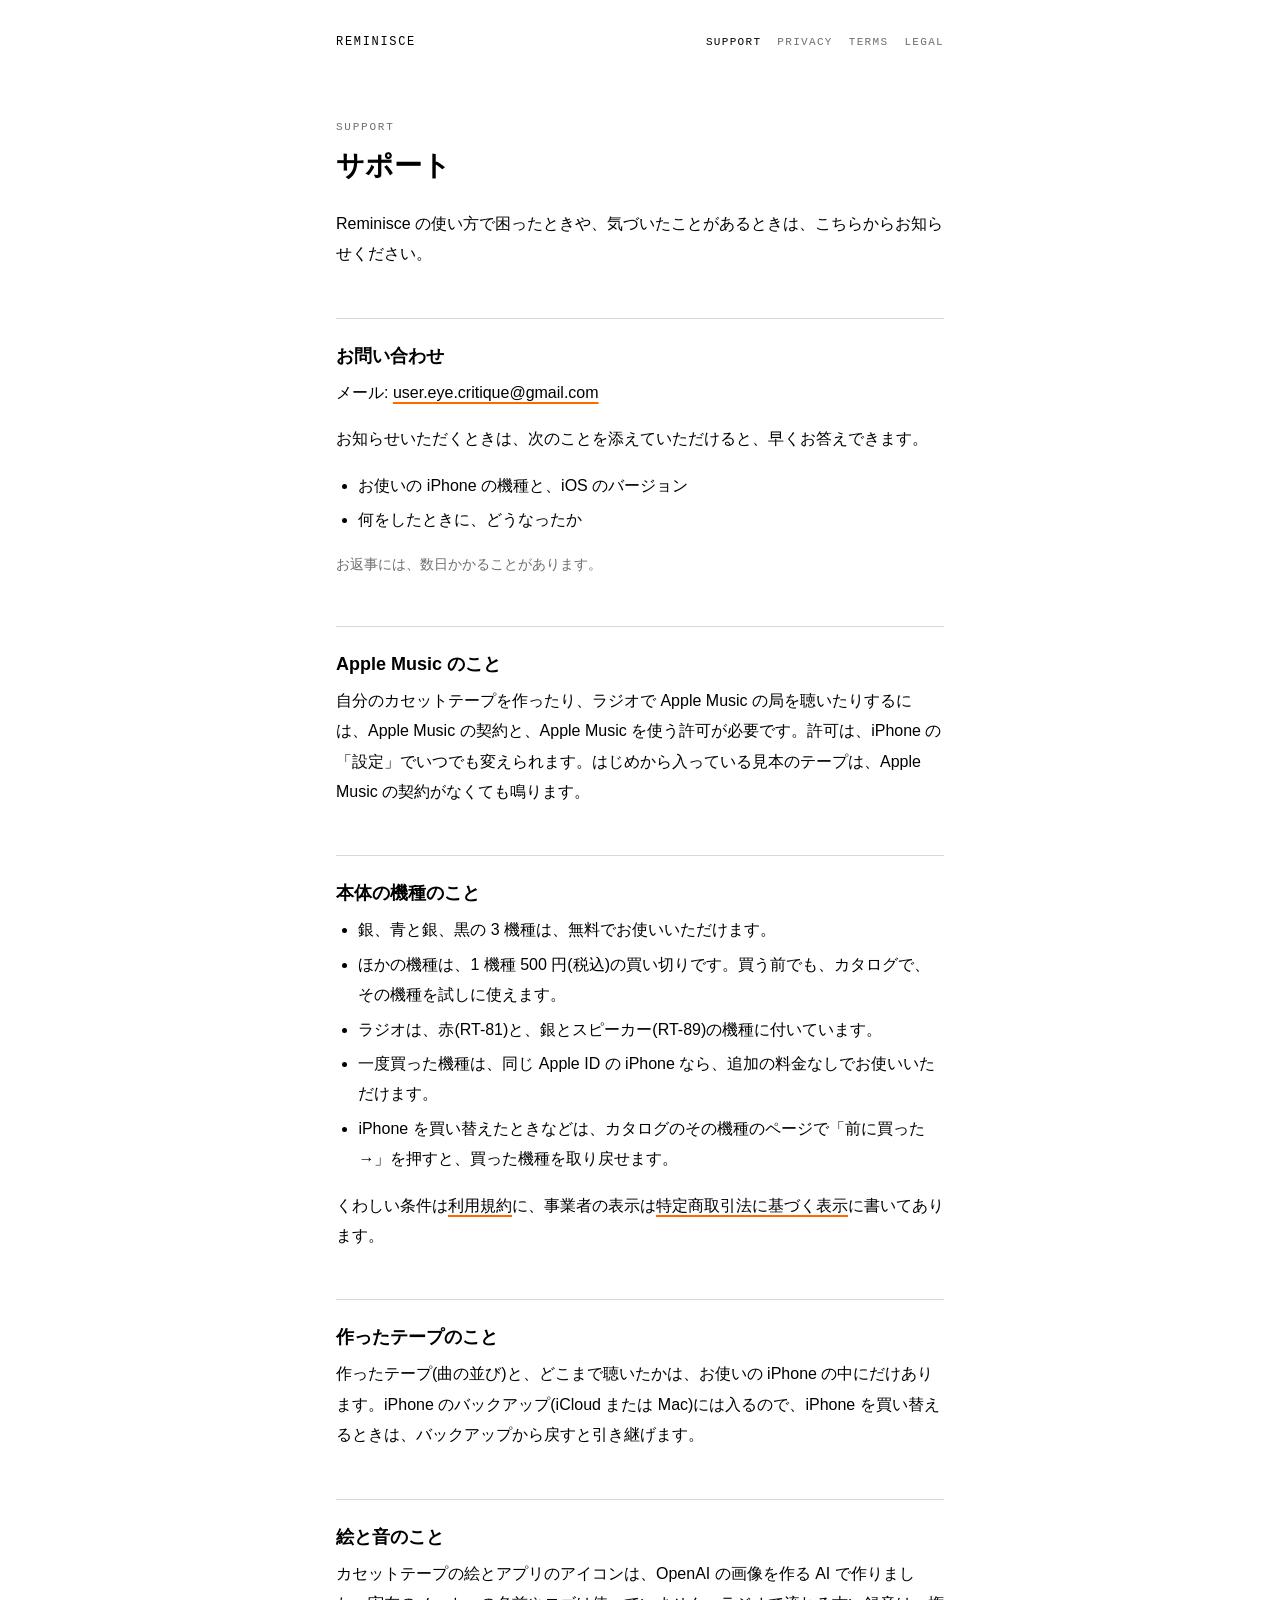
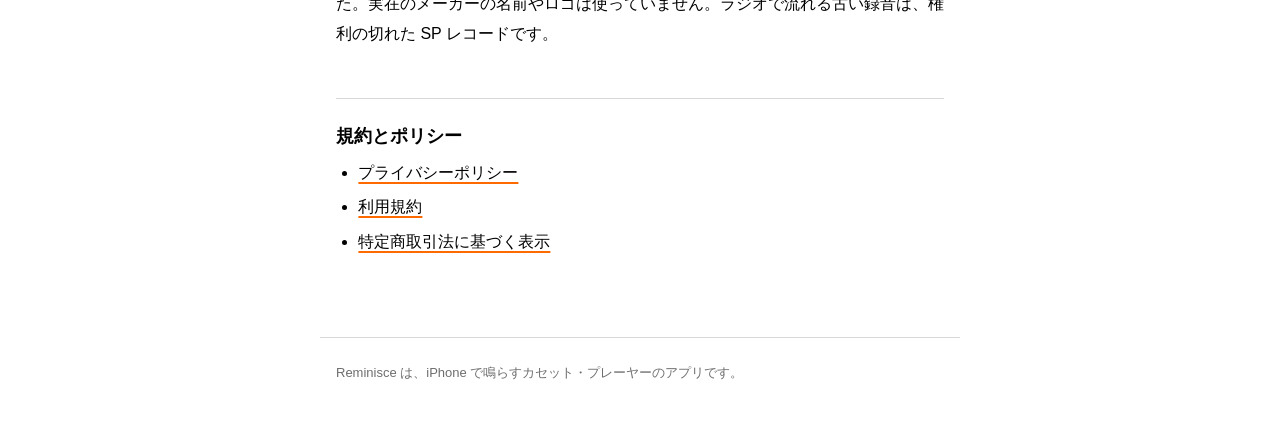
==== index.html @ 6a3b788d "Reminisce のサポートのページ(サポート・プライバシーポリシー・利用規約・特定商取引法に基づく表示) Co-Authored-By: Claude Opus 5.5 <noreply@anth" ====
<!doctype html>
<html lang="ja">
<head>
<meta charset="utf-8">
<meta name="viewport" content="width=device-width, initial-scale=1">
<meta name="color-scheme" content="light dark">
<meta name="description" content="Reminisce のサポートのページです。">
<title>サポート | Reminisce</title>
<link rel="stylesheet" href="style.css">
</head>
<body>
<header class="site">
<a class="brand" href="index.html">Reminisce</a>
<nav class="site" aria-label="ページ"><a href="index.html" aria-current="page">SUPPORT</a><a href="privacy.html">PRIVACY</a><a href="terms.html">TERMS</a><a href="tokushoho.html">LEGAL</a></nav>
</header>
<main>
<p class="label">SUPPORT</p>
<h1>サポート</h1>
<p class="lead">Reminisce の使い方で困ったときや、気づいたことがあるときは、こちらからお知らせください。</p>

<h2>お問い合わせ</h2>
<p>メール: <a href="mailto:user.eye.critique@gmail.com">user.eye.critique@gmail.com</a></p>
<p>お知らせいただくときは、次のことを添えていただけると、早くお答えできます。</p>
<ul>
<li>お使いの iPhone の機種と、iOS のバージョン</li>
<li>何をしたときに、どうなったか</li>
</ul>
<p class="note">お返事には、数日かかることがあります。</p>

<h2>Apple Music のこと</h2>
<p>自分のカセットテープを作ったり、ラジオで Apple Music の局を聴いたりするには、Apple Music の契約と、Apple Music を使う許可が必要です。許可は、iPhone の「設定」でいつでも変えられます。はじめから入っている見本のテープは、Apple Music の契約がなくても鳴ります。</p>

<h2>本体の機種のこと</h2>
<ul>
<li>銀、青と銀、黒の 3 機種は、無料でお使いいただけます。</li>
<li>ほかの機種は、1 機種 500 円(税込)の買い切りです。買う前でも、カタログで、その機種を試しに使えます。</li>
<li>ラジオは、赤(RT-81)と、銀とスピーカー(RT-89)の機種に付いています。</li>
<li>一度買った機種は、同じ Apple ID の iPhone なら、追加の料金なしでお使いいただけます。</li>
<li>iPhone を買い替えたときなどは、カタログのその機種のページで「前に買った →」を押すと、買った機種を取り戻せます。</li>
</ul>
<p>くわしい条件は<a href="terms.html">利用規約</a>に、事業者の表示は<a href="tokushoho.html">特定商取引法に基づく表示</a>に書いてあります。</p>

<h2>作ったテープのこと</h2>
<p>作ったテープ(曲の並び)と、どこまで聴いたかは、お使いの iPhone の中にだけあります。iPhone のバックアップ(iCloud または Mac)には入るので、iPhone を買い替えるときは、バックアップから戻すと引き継げます。</p>

<h2>絵と音のこと</h2>
<p>カセットテープの絵とアプリのアイコンは、OpenAI の画像を作る AI で作りました。実在のメーカーの名前やロゴは使っていません。ラジオで流れる古い録音は、権利の切れた SP レコードです。</p>

<h2>規約とポリシー</h2>
<ul>
<li><a href="privacy.html">プライバシーポリシー</a></li>
<li><a href="terms.html">利用規約</a></li>
<li><a href="tokushoho.html">特定商取引法に基づく表示</a></li>
</ul>
</main>
<footer class="site">
<p>Reminisce は、iPhone で鳴らすカセット・プレーヤーのアプリです。</p>
</footer>
</body>
</html>
---- style.css ----
:root {
  --bg: #ffffff;
  --surface: #f2f2f2;
  --text: #000000;
  --muted: #6e6e6e;
  --rule: #d8d8d8;
  --orange: #ff6a00;
  --mono: ui-monospace, "SF Mono", Menlo, Consolas, monospace;
}

@media (prefers-color-scheme: dark) {
  :root {
    --bg: #000000;
    --surface: #1a1a1a;
    --text: #f5f5f5;
    --muted: #9a9a9a;
    --rule: #383838;
  }
}

* { box-sizing: border-box; }

html { -webkit-text-size-adjust: 100%; text-size-adjust: 100%; }

body {
  margin: 0;
  background: var(--bg);
  color: var(--text);
  font-family: -apple-system, BlinkMacSystemFont, "Hiragino Sans", "Hiragino Kaku Gothic ProN", "Yu Gothic", "Noto Sans JP", sans-serif;
  font-size: 16px;
  line-height: 1.9;
  overflow-wrap: anywhere;
}

main, header.site, footer.site {
  max-width: 640px;
  margin: 0 auto;
  padding-left: 16px;
  padding-right: 16px;
}

header.site {
  padding-top: 24px;
  padding-bottom: 8px;
  display: flex;
  flex-wrap: wrap;
  align-items: baseline;
  justify-content: space-between;
  gap: 8px 24px;
}

.brand {
  font-family: var(--mono);
  font-size: 12px;
  letter-spacing: 0.14em;
  text-transform: uppercase;
  color: var(--text);
  text-decoration: none;
}

nav.site { display: flex; flex-wrap: wrap; gap: 4px 16px; }

nav.site a {
  font-family: var(--mono);
  font-size: 11px;
  letter-spacing: 0.12em;
  text-transform: uppercase;
  color: var(--muted);
  text-decoration: none;
  padding: 8px 0;
}

nav.site a[aria-current="page"] { color: var(--text); }

main { padding-top: 48px; padding-bottom: 64px; }

.label {
  font-family: var(--mono);
  font-size: 11px;
  letter-spacing: 0.16em;
  text-transform: uppercase;
  color: var(--muted);
  margin: 0 0 8px;
}

h1 {
  font-size: 28px;
  line-height: 1.4;
  font-weight: 700;
  margin: 0 0 24px;
}

h2 {
  font-size: 18px;
  line-height: 1.5;
  font-weight: 700;
  margin: 48px 0 8px;
  padding-top: 24px;
  border-top: 1px solid var(--rule);
}

p, ul, ol, dl { margin: 0 0 16px; }

ul, ol { padding-left: 1.4em; }
li { margin-bottom: 4px; }

a {
  color: inherit;
  text-decoration: underline;
  text-decoration-color: var(--orange);
  text-decoration-thickness: 2px;
  text-underline-offset: 4px;
}

.lead { color: var(--text); margin-bottom: 32px; }
.note { color: var(--muted); font-size: 14px; }
.date { font-family: var(--mono); font-size: 12px; letter-spacing: 0.08em; color: var(--muted); }

.todo {
  background: var(--surface);
  padding: 2px 8px;
  border-left: 3px solid var(--text);
  font-weight: 700;
}

dl.rows { border-top: 1px solid var(--rule); }
dl.rows div { padding: 12px 0; border-bottom: 1px solid var(--rule); }
dl.rows dt { font-weight: 700; margin: 0 0 4px; }
dl.rows dd { margin: 0; }

.price {
  font-family: var(--mono);
  font-size: 20px;
  letter-spacing: 0.02em;
}

footer.site {
  padding-top: 24px;
  padding-bottom: 48px;
  border-top: 1px solid var(--rule);
  color: var(--muted);
  font-size: 13px;
  line-height: 1.7;
}

:focus-visible { outline: 2px solid var(--text); outline-offset: 2px; }
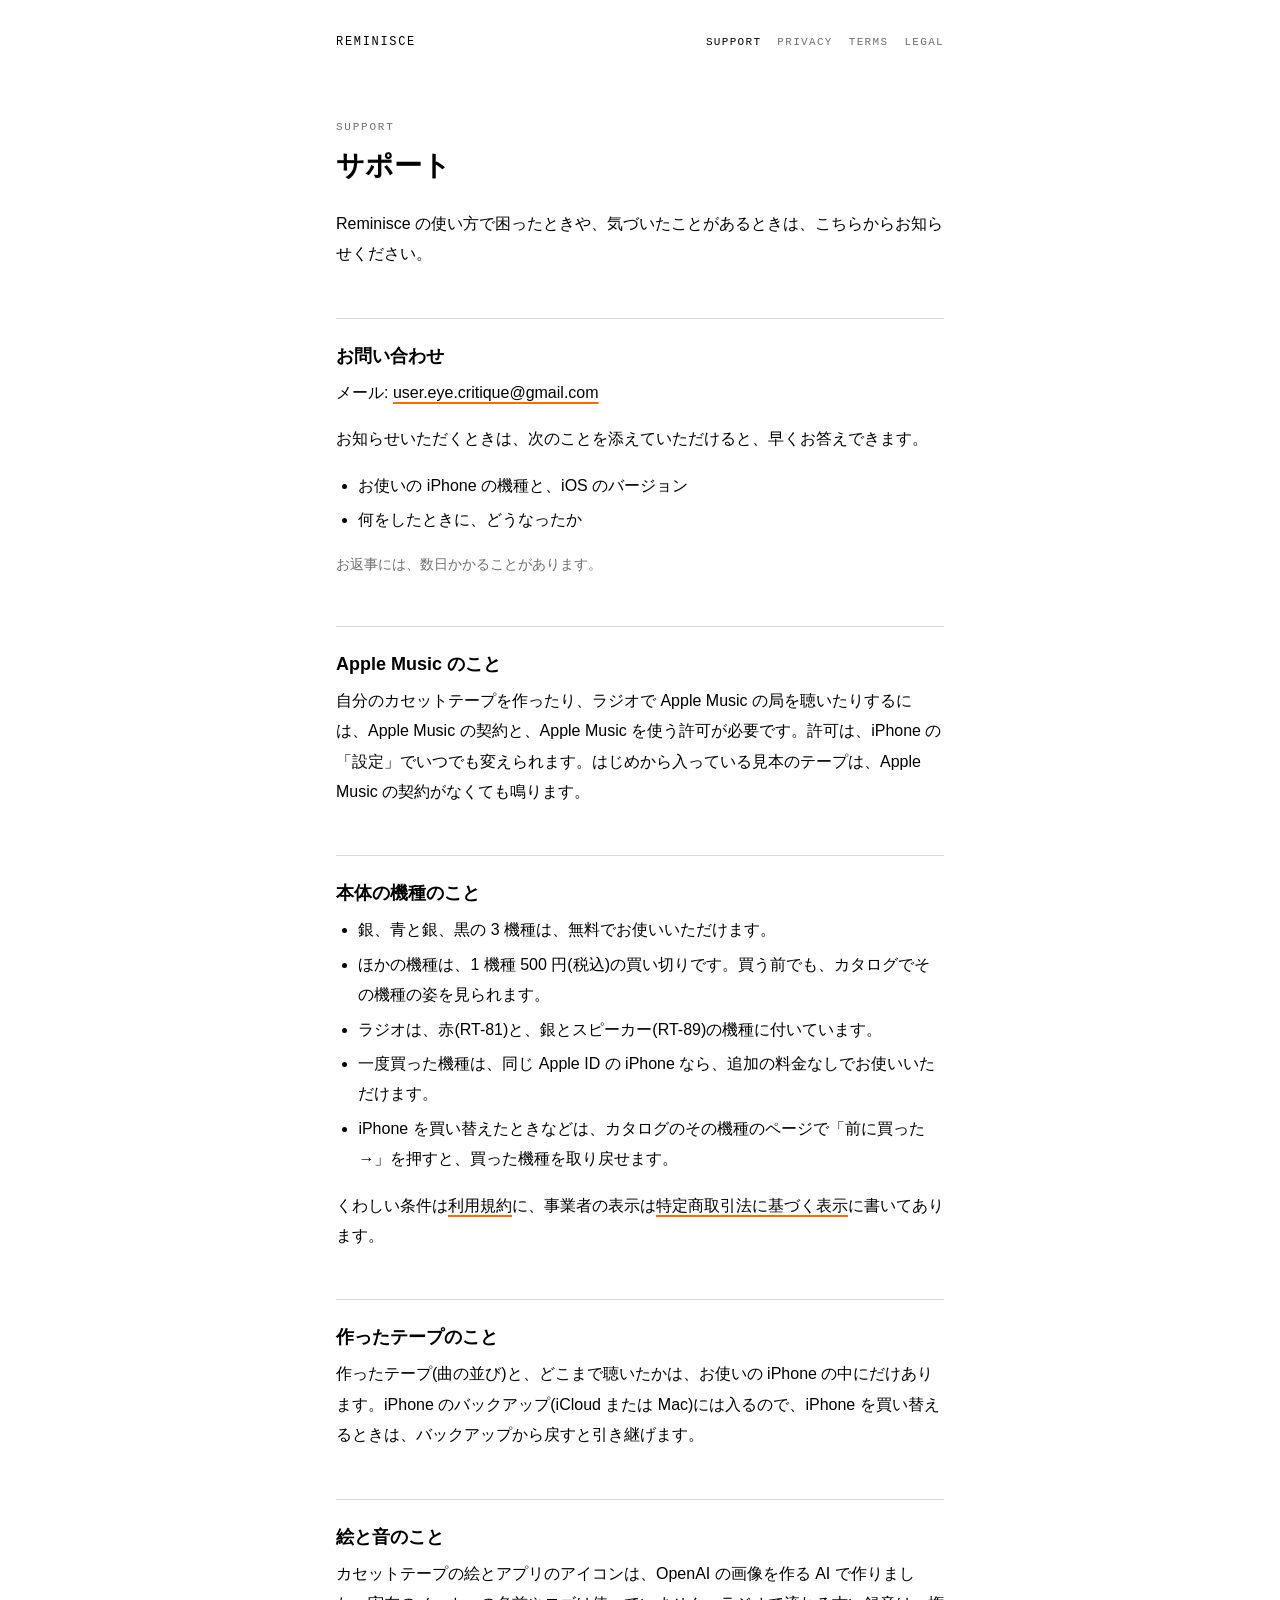
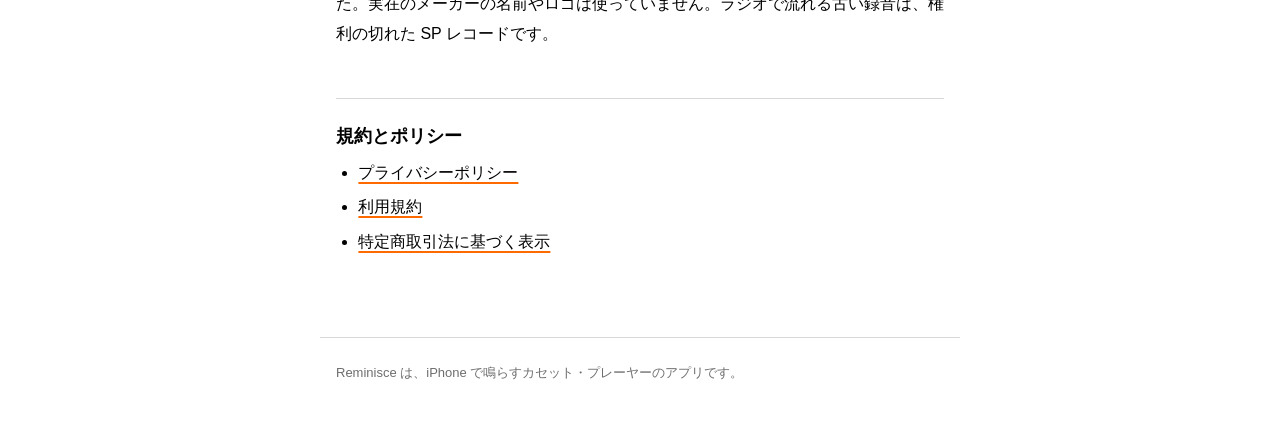
==== commit dd00ff9c: "買う前に「試しに使える」を「姿を見られる」に直す(試しに使う仕組みは画面から呼ばれていなかった) Co-Authored-By: Claude Opus 5.5 <noreply@anthropic." ====
--- a/index.html
+++ b/index.html
@@ -33,7 +33,7 @@
 <h2>本体の機種のこと</h2>
 <ul>
 <li>銀、青と銀、黒の 3 機種は、無料でお使いいただけます。</li>
-<li>ほかの機種は、1 機種 500 円(税込)の買い切りです。買う前でも、カタログで、その機種を試しに使えます。</li>
+<li>ほかの機種は、1 機種 500 円(税込)の買い切りです。買う前でも、カタログでその機種の姿を見られます。</li>
 <li>ラジオは、赤(RT-81)と、銀とスピーカー(RT-89)の機種に付いています。</li>
 <li>一度買った機種は、同じ Apple ID の iPhone なら、追加の料金なしでお使いいただけます。</li>
 <li>iPhone を買い替えたときなどは、カタログのその機種のページで「前に買った →」を押すと、買った機種を取り戻せます。</li>
